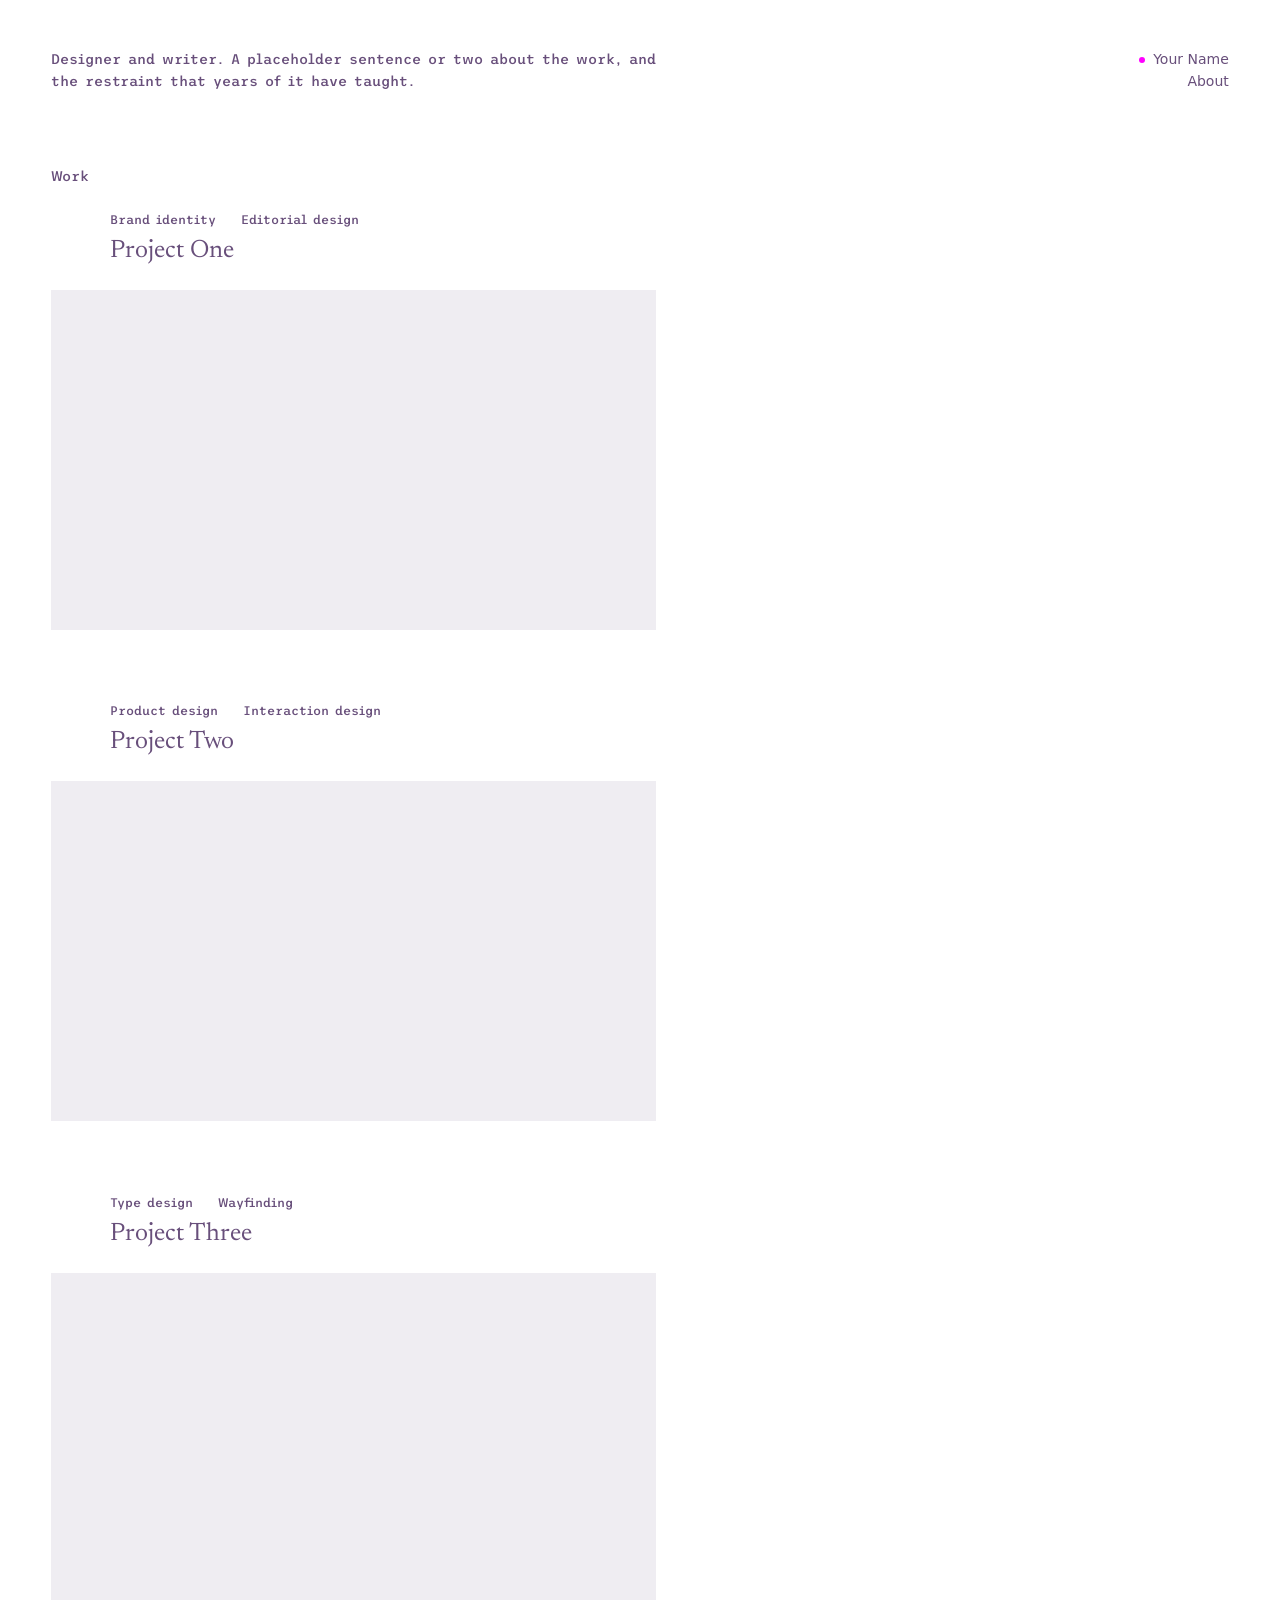
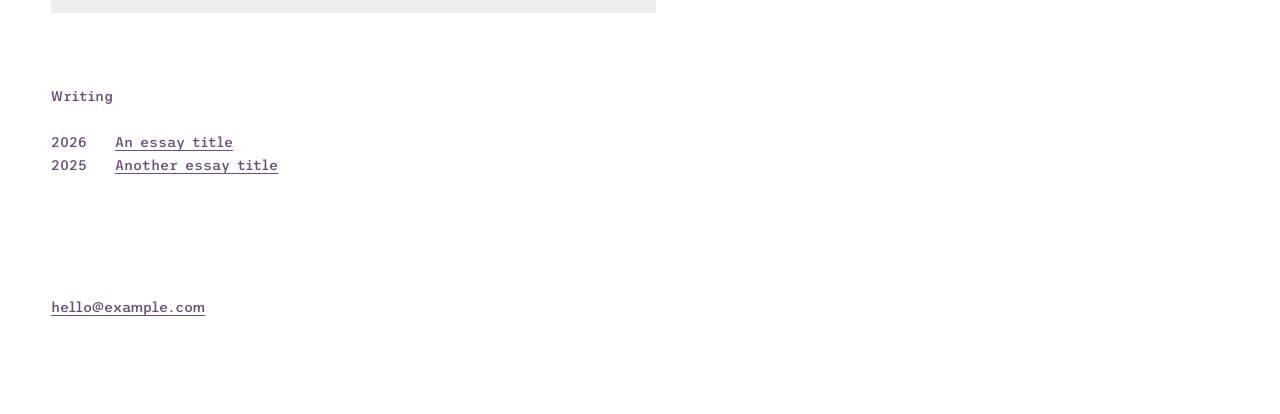
==== index.html @ 9cb16029 "Optically align card labels and titles to the indent js/optical.js measures where each [data-optical" ====
<!DOCTYPE html>
<html lang="en">
<head>
<meta charset="UTF-8">
<meta name="viewport" content="width=device-width, initial-scale=1.0">
<title>Saturn</title>
<link rel="preconnect" href="https://fonts.googleapis.com">
<link rel="preconnect" href="https://fonts.gstatic.com" crossorigin>
<link href="https://fonts.googleapis.com/css2?family=Newsreader:ital,opsz,wght@0,6..72,200..800;1,6..72,200..800&family=Trispace:wdth,wght@75..125,100..800&display=swap" rel="stylesheet">
<link rel="stylesheet" href="css/style.css">
<link rel="stylesheet" href="css/grid.css">
<script src="js/grid.js"></script>
<script src="js/optical.js" defer></script>
</head>
<body>
<div class="wrap">

  <nav class="site-nav">
    <ul>
      <li><a href="index.html" aria-current="page">Your Name</a></li>
      <li><a href="about.html">About</a></li>
    </ul>
  </nav>

  <main>
    <section class="intro">
      <p class="lead">Designer and writer. A placeholder sentence or two about the work, and the restraint that years of it have taught.</p>
    </section>

    <section class="section">
      <h2>Work</h2>
      <ul class="cards">
        <li class="card">
          <ul class="labels" data-optical>
            <li>Brand identity</li>
            <li>Editorial design</li>
          </ul>
          <h3 data-optical><a href="work/project-one.html">Project One</a></h3>
          <img src="images/placeholder.svg" alt="" width="1600" height="900">
        </li>
        <li class="card">
          <ul class="labels" data-optical>
            <li>Product design</li>
            <li>Interaction design</li>
          </ul>
          <h3 data-optical><a href="work/project-two.html">Project Two</a></h3>
          <img src="images/placeholder.svg" alt="" width="1600" height="900">
        </li>
        <li class="card">
          <ul class="labels" data-optical>
            <li>Type design</li>
            <li>Wayfinding</li>
          </ul>
          <h3 data-optical><a href="work/project-three.html">Project Three</a></h3>
          <img src="images/placeholder.svg" alt="" width="1600" height="900">
        </li>
      </ul>
    </section>

    <section class="section index">
      <h2>Writing</h2>
      <ul>
        <li><span class="year">2026</span><a href="#">An essay title</a></li>
        <li><span class="year">2025</span><a href="#">Another essay title</a></li>
      </ul>
    </section>
  </main>

  <footer class="site-footer">
    <a href="mailto:hello@example.com">hello@example.com</a>
  </footer>

</div>
</body>
</html>
---- css/style.css ----
/* ---------- Tokens ---------- */

:root {
  /* Blackish purple, tuned to sit just over the WCAG AAA threshold
     on white: #684f7b on #fff = 7.02:1 (AAA needs 7:1). */
  --ink: #684f7b;
  --paper: #ffffff;
  --flag: #ff00ff; /* magenta: marks the current page */

  --sans: "Trispace", ui-monospace, monospace;
  --serif: "Newsreader", Georgia, serif;
  /* The operating system's own UI face: San Francisco, Segoe UI, Roboto… */
  --system: system-ui, -apple-system, BlinkMacSystemFont, "Segoe UI", Roboto,
    "Helvetica Neue", Arial, sans-serif;

  /* 40% of a 14" MacBook Pro's default 1512px-wide viewport. */
  --measure: 605px;
  /* Left inset of the column; everything hangs from this edge. */
  --inset: clamp(16px, 4vw, 64px);
  /* Distance from the top of the window to the first line of text. */
  --top: calc(var(--step) * 2);

  --step: 1.5rem; /* base vertical rhythm: 24px */

  /* Type scale: Major Second (×1.125 per level), anchored at level 1 =
     14px, the paragraph size. There is no level 0: level 1 steps
     straight down to level -1. Every font size should come from here. */
  --level-1: 0.875rem;                        /* 14px     */
  --level-2: calc(var(--level-1) * 1.125);    /* 15.75px  */
  --level-3: calc(var(--level-2) * 1.125);    /* 17.72px  */
  --level-4: calc(var(--level-3) * 1.125);    /* 19.93px  */
  --level-5: calc(var(--level-4) * 1.125);    /* 22.43px  */
  --level-6: calc(var(--level-5) * 1.125);    /* 25.23px  */
  --level-7: calc(var(--level-6) * 1.125);    /* 28.39px  */
  --level-8: calc(var(--level-7) * 1.125);    /* 31.93px  */
  --level-9: calc(var(--level-8) * 1.125);    /* 35.93px  */
  --level-10: calc(var(--level-9) * 1.125);   /* 40.42px  */
  --level--1: calc(var(--level-1) / 1.125);   /* 12.44px  */
  --level--2: calc(var(--level--1) / 1.125);  /* 11.06px  */
  --level--3: calc(var(--level--2) / 1.125);  /* 9.83px   */
}

/* ---------- Base ---------- */

*,
*::before,
*::after {
  box-sizing: border-box;
}

html {
  font-size: 100%; /* browser default, 16px, so 1rem = 16px */
  -webkit-text-size-adjust: 100%;
}

body {
  margin: 0;
  background: var(--paper);
  color: var(--ink);
  font-family: var(--sans);
  font-size: var(--level-1);
  font-weight: 475;
  line-height: 1.6;
  text-align: left;
  -webkit-font-smoothing: antialiased;
}

/* Paragraphs: first-line indent, no gap between them. */
p {
  margin: 0;
  text-indent: 2em;
}

h1,
h2,
h3 {
  margin: 0;
  font-size: inherit;
  font-weight: inherit;
}

a {
  color: inherit;
  text-decoration-line: underline;
  text-decoration-thickness: 1px;
  text-underline-offset: 0.2em;
}

/* Hover: a right-facing arrow fades in after the link. It's an
   inline-block so the underline doesn't run beneath it, and it's
   always there (just invisible) so nothing shifts when it appears.
   It's drawn from the system font: Trispace's own arrow is so small
   it reads as a hyphen at this size. */
a::after {
  content: "→";
  display: inline-block;
  font-family: var(--system);
  margin-left: 0.5em;
  opacity: 0;
  transition: opacity 0.2s ease;
}

a:hover::after,
a:focus-visible::after {
  opacity: 1;
}

ul,
ol {
  margin: 0;
  padding: 0;
  list-style: none;
}

img {
  display: block;
  max-width: 100%;
  height: auto;
}

/* Optical alignment: js/optical.js measures how much empty space the
   first letter has before its ink and stores it in --optical; this pulls
   the element left by that amount so the ink itself sits on the edge. */
[data-optical] {
  margin-left: calc(var(--optical, 0px) * -1);
}

/* ---------- Layout ---------- */

/* The column: hard left, generous empty space to the right. */
.wrap {
  max-width: calc(var(--measure) + var(--inset));
  padding: var(--top) 0 calc(var(--step) * 4) var(--inset);
}

/* Images may break out of the column to the right. */
.breakout {
  width: calc(100vw - var(--inset) * 2);
  max-width: 1200px;
}

.section {
  margin-top: calc(var(--step) * 3);
}

.section > h2 {
  margin-bottom: var(--step);
}

/* ---------- Site nav ---------- */

/*
  Pinned to the right edge; it never scrolls. Its first line shares a
  baseline with the first line of text in the column.

  How the baselines line up: both the nav and the lead paragraph trim
  their first line down to the top of the capital letters (text-box),
  so each one's baseline sits exactly one cap-height below its top.
  The two fonts have different cap heights, so the nav starts lower by
  the difference: Trispace's cap height is 0.7em, the system font's is 1cap.
*/
.site-nav {
  position: fixed;
  top: calc(var(--top) + 0.7em - 1cap);
  right: var(--inset);
  font-family: var(--system);
  text-align: right;
  text-box: trim-start cap alphabetic;
}

.site-nav a {
  position: relative;
  text-decoration: none;
}

/* In the nav the hover arrow hangs out into the right margin, so the
   link text itself stays flush right. */
.site-nav a::after {
  position: absolute;
  left: 100%;
}

/* The current page doesn't get a hover arrow; it has the flag. */
.site-nav a[aria-current="page"]::after {
  content: none;
}

/* The flag: a small magenta dot hanging to the left of the current page,
   so the link text itself stays aligned with the others. */
.site-nav a[aria-current="page"]::before {
  content: "";
  display: inline-block;
  width: 6px;
  height: 6px;
  margin-left: -14px;
  margin-right: 8px;
  border-radius: 50%;
  background: var(--flag);
  vertical-align: middle;
}

/* ---------- Home ---------- */

/* The opening paragraph is the one exception to the indent rule. Its
   first line is trimmed to cap height so it can share a baseline with
   the nav (see .site-nav). */
.lead {
  text-indent: 0;
  text-box: trim-start cap alphabetic;
}

.index li {
  display: flex;
  gap: 2em;
}

.index .year {
  flex: 0 0 4ch;
}

/* ---------- Work cards ---------- */

.cards > li + li {
  margin-top: calc(var(--step) * 3);
}

/* The whole card is one link: the title's link is stretched over the
   card, so the labels and image are clickable too. On hover the card
   drifts 3px to the right, slowly. */
.card {
  --indent: 60px;
  position: relative;
  transition: transform 0.8s ease;
  /* Hand the card to the GPU as its own layer, so a move this small
     glides at sub-pixel steps instead of snapping 1px at a time. */
  will-change: transform;
  backface-visibility: hidden;
}

.card:hover,
.card:focus-within {
  transform: translateX(3px);
}

@media (prefers-reduced-motion: reduce) {
  .card {
    transition: none;
  }
}

.labels {
  display: flex;
  flex-wrap: wrap;
  gap: 0 2em;
  margin-bottom: 6px;
  padding-left: var(--indent);
  font-size: var(--level--1);
}

.card h3 {
  margin-bottom: var(--step);
  padding-left: var(--indent);
  font-family: var(--serif);
  font-size: var(--level-6);
  font-weight: 400;
  line-height: 1.15;
}

.card h3 a {
  text-decoration: none;
}

.card h3 a::before {
  content: "";
  position: absolute;
  inset: 0;
}

/* No hover arrow on card titles; the card's drift is the hover cue. */
.card h3 a::after {
  content: none;
}

.card img {
  width: 100%;
  aspect-ratio: 16 / 9;
  object-fit: cover;
}

/* ---------- Footer ---------- */

.site-footer {
  margin-top: calc(var(--step) * 5);
}
---- css/grid.css ----
/*
  Measurement grid: a development aid, not part of the design.

  Press G to show or hide it (the choice is remembered in this browser).
  Faint line every 6px, stronger line every 30px, measured from the
  top-center of the page: horizontal lines count down from the very top,
  vertical lines count out left and right from the center.

  It's a pseudo-element laid over the page with pointer-events off, so
  it takes no space, moves nothing, and can't be clicked.
  To remove it entirely, delete this file, js/grid.js, and their two
  lines in the <head> of each page.
*/

html.show-grid {
  position: relative;
}

html.show-grid::after {
  content: "";
  position: absolute;
  top: 0;
  left: 0;
  right: 0;
  height: max(100%, 100vh); /* the whole page, even if it's shorter than the window */
  z-index: 9999;
  pointer-events: none;

  --minor: rgba(0, 150, 255, 0.12);
  --major: rgba(0, 150, 255, 0.45);

  background-image:
    /* every 30px */
    linear-gradient(to right, var(--major) 1px, transparent 1px),
    linear-gradient(to bottom, var(--major) 1px, transparent 1px),
    /* every 6px */
    linear-gradient(to right, var(--minor) 1px, transparent 1px),
    linear-gradient(to bottom, var(--minor) 1px, transparent 1px);
  background-size:
    30px 30px,
    30px 30px,
    6px 6px,
    6px 6px;
  /* x: put a line exactly on the center (50% of the width, corrected
     by half a tile, since % positions a tile by its own midpoint).
     y: start at the top edge. */
  background-position:
    calc(50% + 15px) 0,
    calc(50% + 15px) 0,
    calc(50% + 3px) 0,
    calc(50% + 3px) 0;
}
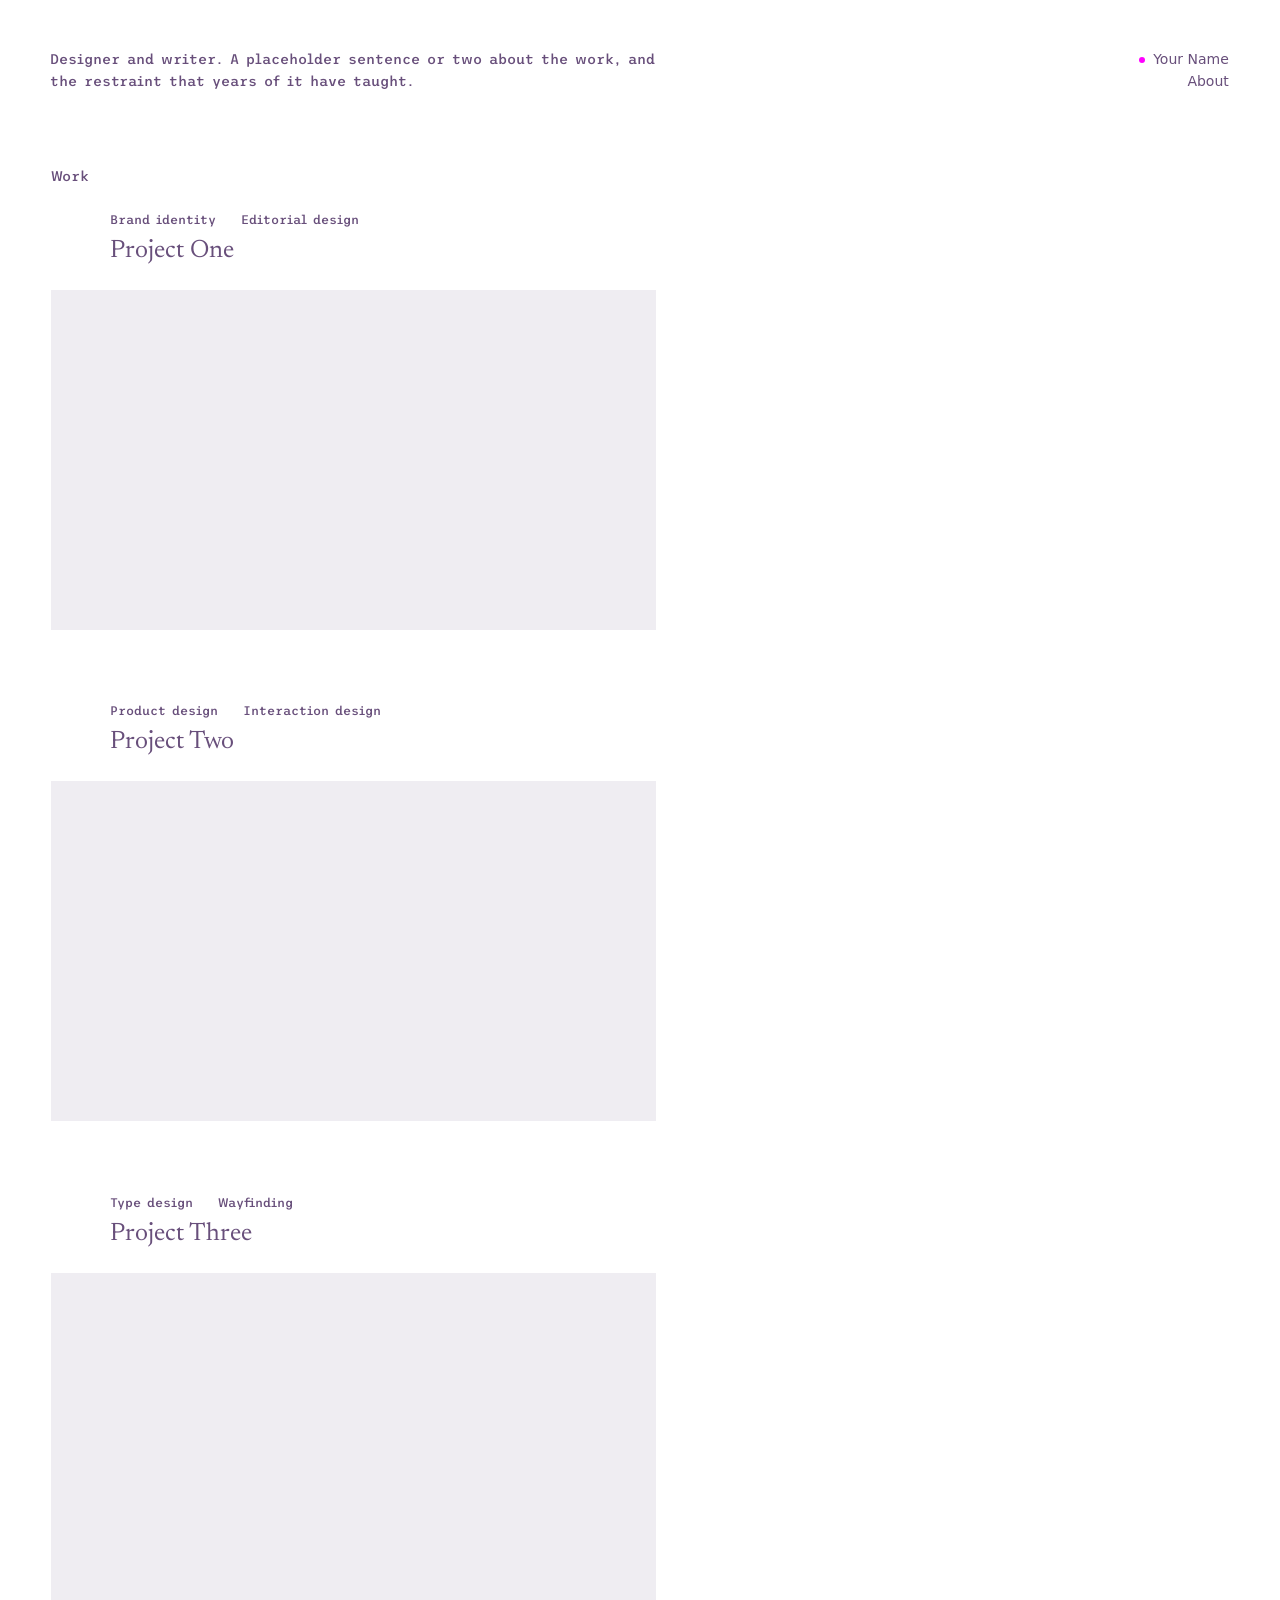
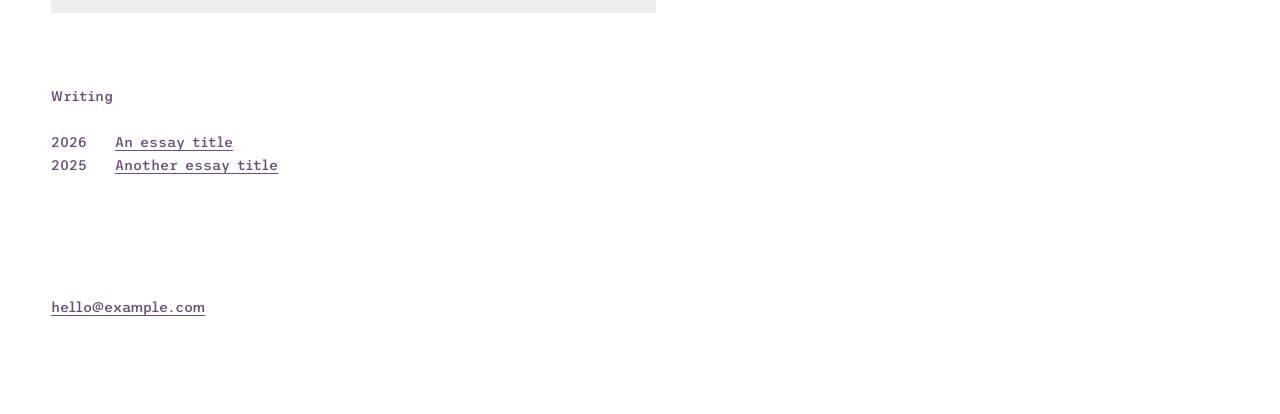
==== commit ef5099b7: "Optically align the lead paragraph and section headings Co-Authored-By: Claude Opus 5.5 <noreply@ant" ====
--- a/index.html
+++ b/index.html
@@ -24,11 +24,11 @@
 
   <main>
     <section class="intro">
-      <p class="lead">Designer and writer. A placeholder sentence or two about the work, and the restraint that years of it have taught.</p>
+      <p class="lead" data-optical>Designer and writer. A placeholder sentence or two about the work, and the restraint that years of it have taught.</p>
     </section>
 
     <section class="section">
-      <h2>Work</h2>
+      <h2 data-optical>Work</h2>
       <ul class="cards">
         <li class="card">
           <ul class="labels" data-optical>
@@ -58,7 +58,7 @@
     </section>
 
     <section class="section index">
-      <h2>Writing</h2>
+      <h2 data-optical>Writing</h2>
       <ul>
         <li><span class="year">2026</span><a href="#">An essay title</a></li>
         <li><span class="year">2025</span><a href="#">Another essay title</a></li>
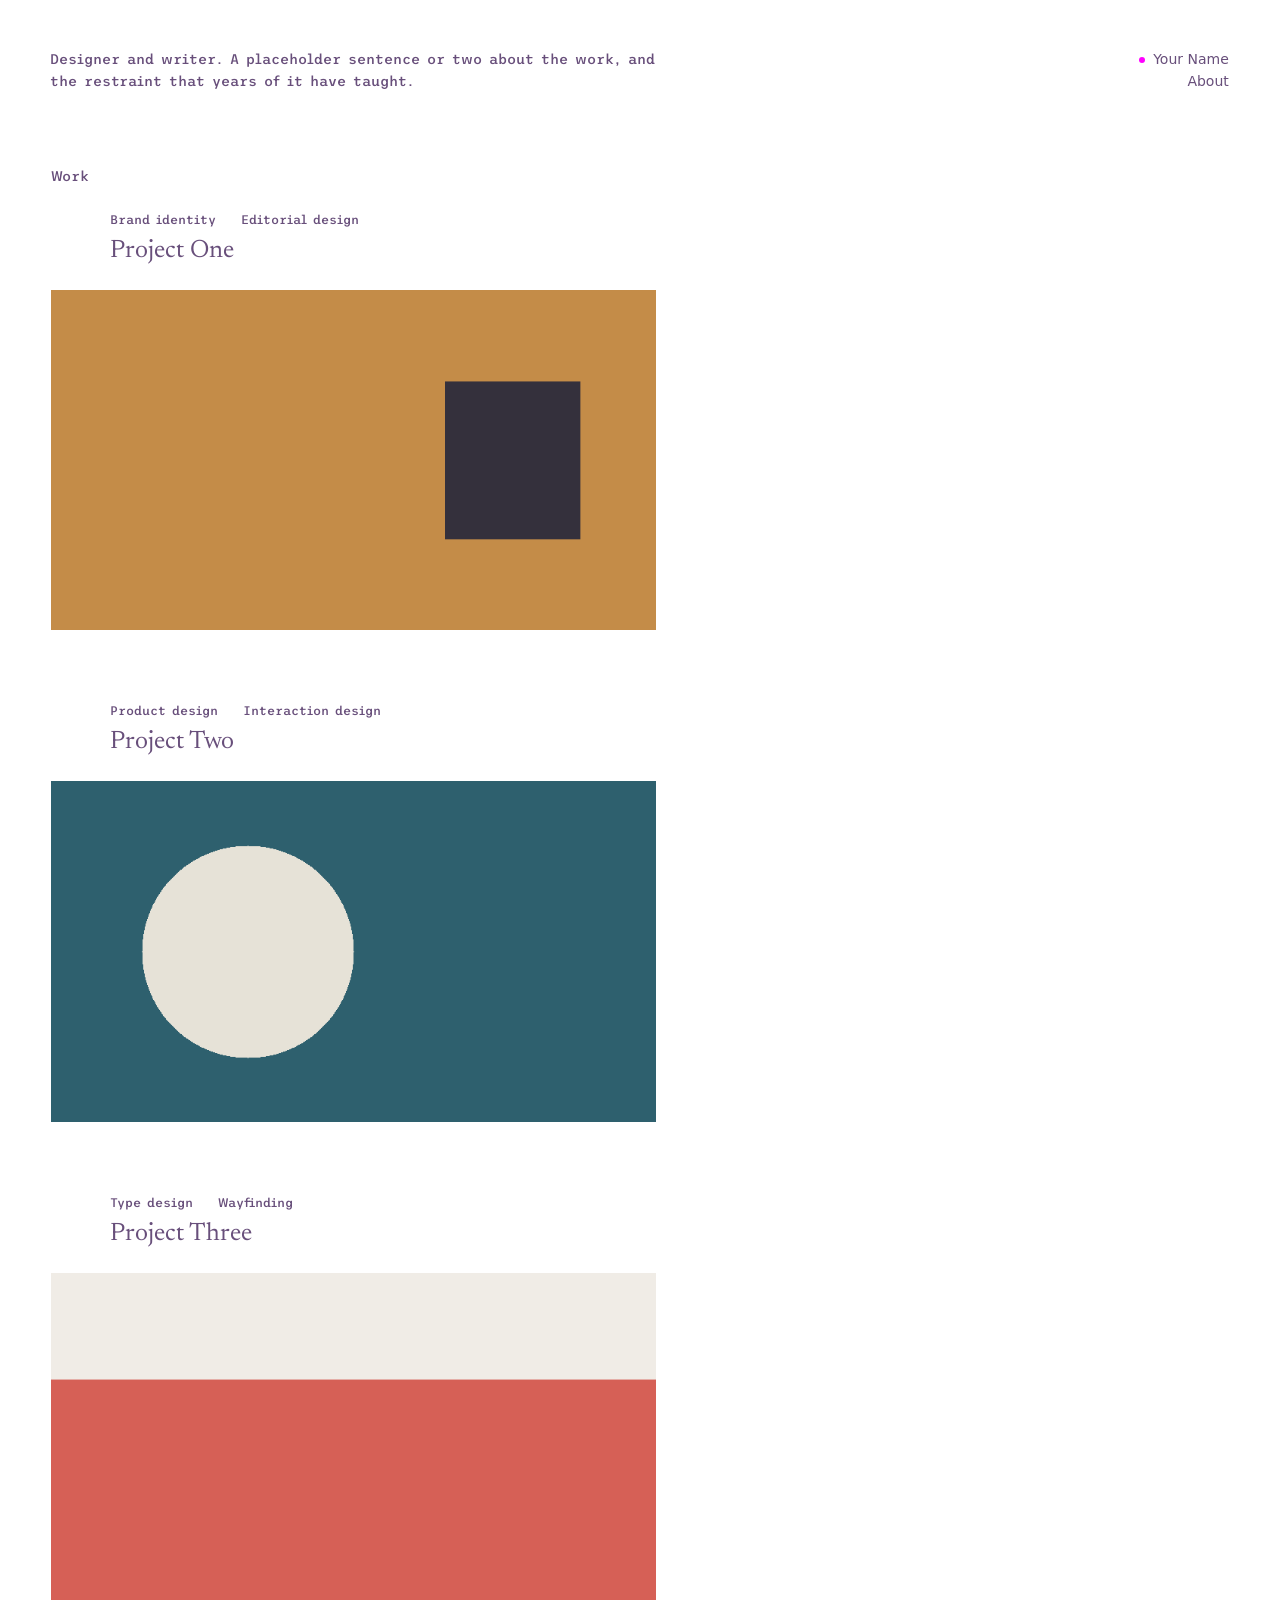
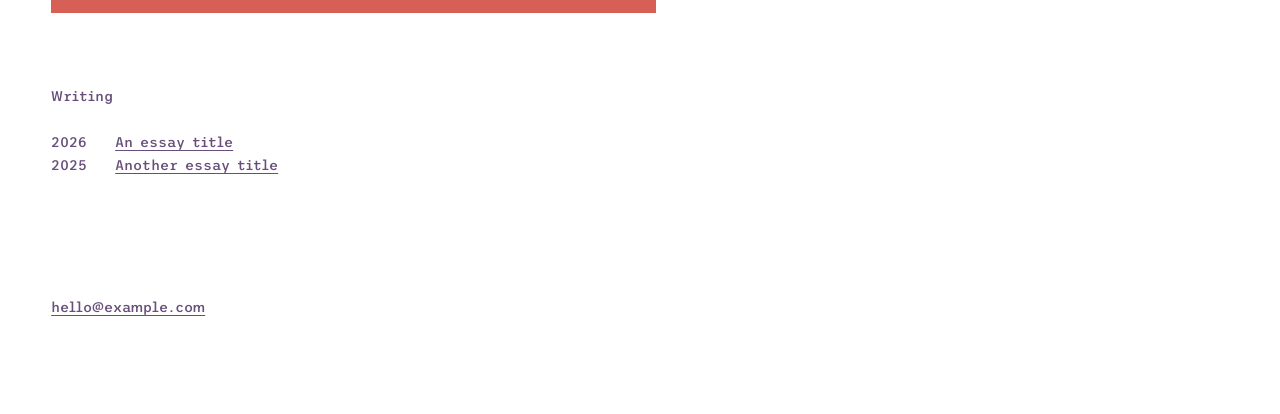
==== commit 54d7d129: "Card hover: a wild-card dot in the thumbnail's dominant colour Replaces the 3px drift. On hover a 6p" ====
--- a/index.html
+++ b/index.html
@@ -11,6 +11,7 @@
 <link rel="stylesheet" href="css/grid.css">
 <script src="js/grid.js"></script>
 <script src="js/optical.js" defer></script>
+<script src="js/wildcard.js" defer></script>
 </head>
 <body>
 <div class="wrap">
@@ -36,7 +37,7 @@
             <li>Editorial design</li>
           </ul>
           <h3 data-optical><a href="work/project-one.html">Project One</a></h3>
-          <img src="images/placeholder.svg" alt="" width="1600" height="900">
+          <img src="images/placeholder-1.png" alt="" width="1600" height="900">
         </li>
         <li class="card">
           <ul class="labels" data-optical>
@@ -44,7 +45,7 @@
             <li>Interaction design</li>
           </ul>
           <h3 data-optical><a href="work/project-two.html">Project Two</a></h3>
-          <img src="images/placeholder.svg" alt="" width="1600" height="900">
+          <img src="images/placeholder-2.png" alt="" width="1600" height="900">
         </li>
         <li class="card">
           <ul class="labels" data-optical>
@@ -52,7 +53,7 @@
             <li>Wayfinding</li>
           </ul>
           <h3 data-optical><a href="work/project-three.html">Project Three</a></h3>
-          <img src="images/placeholder.svg" alt="" width="1600" height="900">
+          <img src="images/placeholder-3.png" alt="" width="1600" height="900">
         </li>
       </ul>
     </section>
--- a/css/style.css
+++ b/css/style.css
@@ -225,27 +225,10 @@
 }
 
 /* The whole card is one link: the title's link is stretched over the
-   card, so the labels and image are clickable too. On hover the card
-   drifts 3px to the right, slowly. */
+   card, so the labels and image are clickable too. */
 .card {
   --indent: 60px;
   position: relative;
-  transition: transform 0.8s ease;
-  /* Hand the card to the GPU as its own layer, so a move this small
-     glides at sub-pixel steps instead of snapping 1px at a time. */
-  will-change: transform;
-  backface-visibility: hidden;
-}
-
-.card:hover,
-.card:focus-within {
-  transform: translateX(3px);
-}
-
-@media (prefers-reduced-motion: reduce) {
-  .card {
-    transition: none;
-  }
 }
 
 .labels {
@@ -266,6 +249,32 @@
   line-height: 1.15;
 }
 
+/* The wild card: on hover, a small dot fades in at the column's left
+   edge, in the indent beside the title. Its colour is the thumbnail's
+   dominant colour (set by js/wildcard.js), magenta until then.
+   It's on the title's line (an inline-block pulled back into the indent
+   with net zero width) and vertically centred on its lowercase letters,
+   like the nav flag. The + var(--optical) undoes the title's optical
+   nudge so the dot sits exactly on the column edge. */
+.card h3::before {
+  content: "";
+  display: inline-block;
+  width: 6px;
+  height: 6px;
+  margin-left: calc(var(--indent) * -1 + var(--optical, 0px));
+  margin-right: calc(var(--indent) - 6px - var(--optical, 0px));
+  border-radius: 50%;
+  background: var(--wildcard, var(--flag));
+  vertical-align: middle;
+  opacity: 0;
+  transition: opacity 0.2s ease;
+}
+
+.card:hover h3::before,
+.card:focus-within h3::before {
+  opacity: 1;
+}
+
 .card h3 a {
   text-decoration: none;
 }
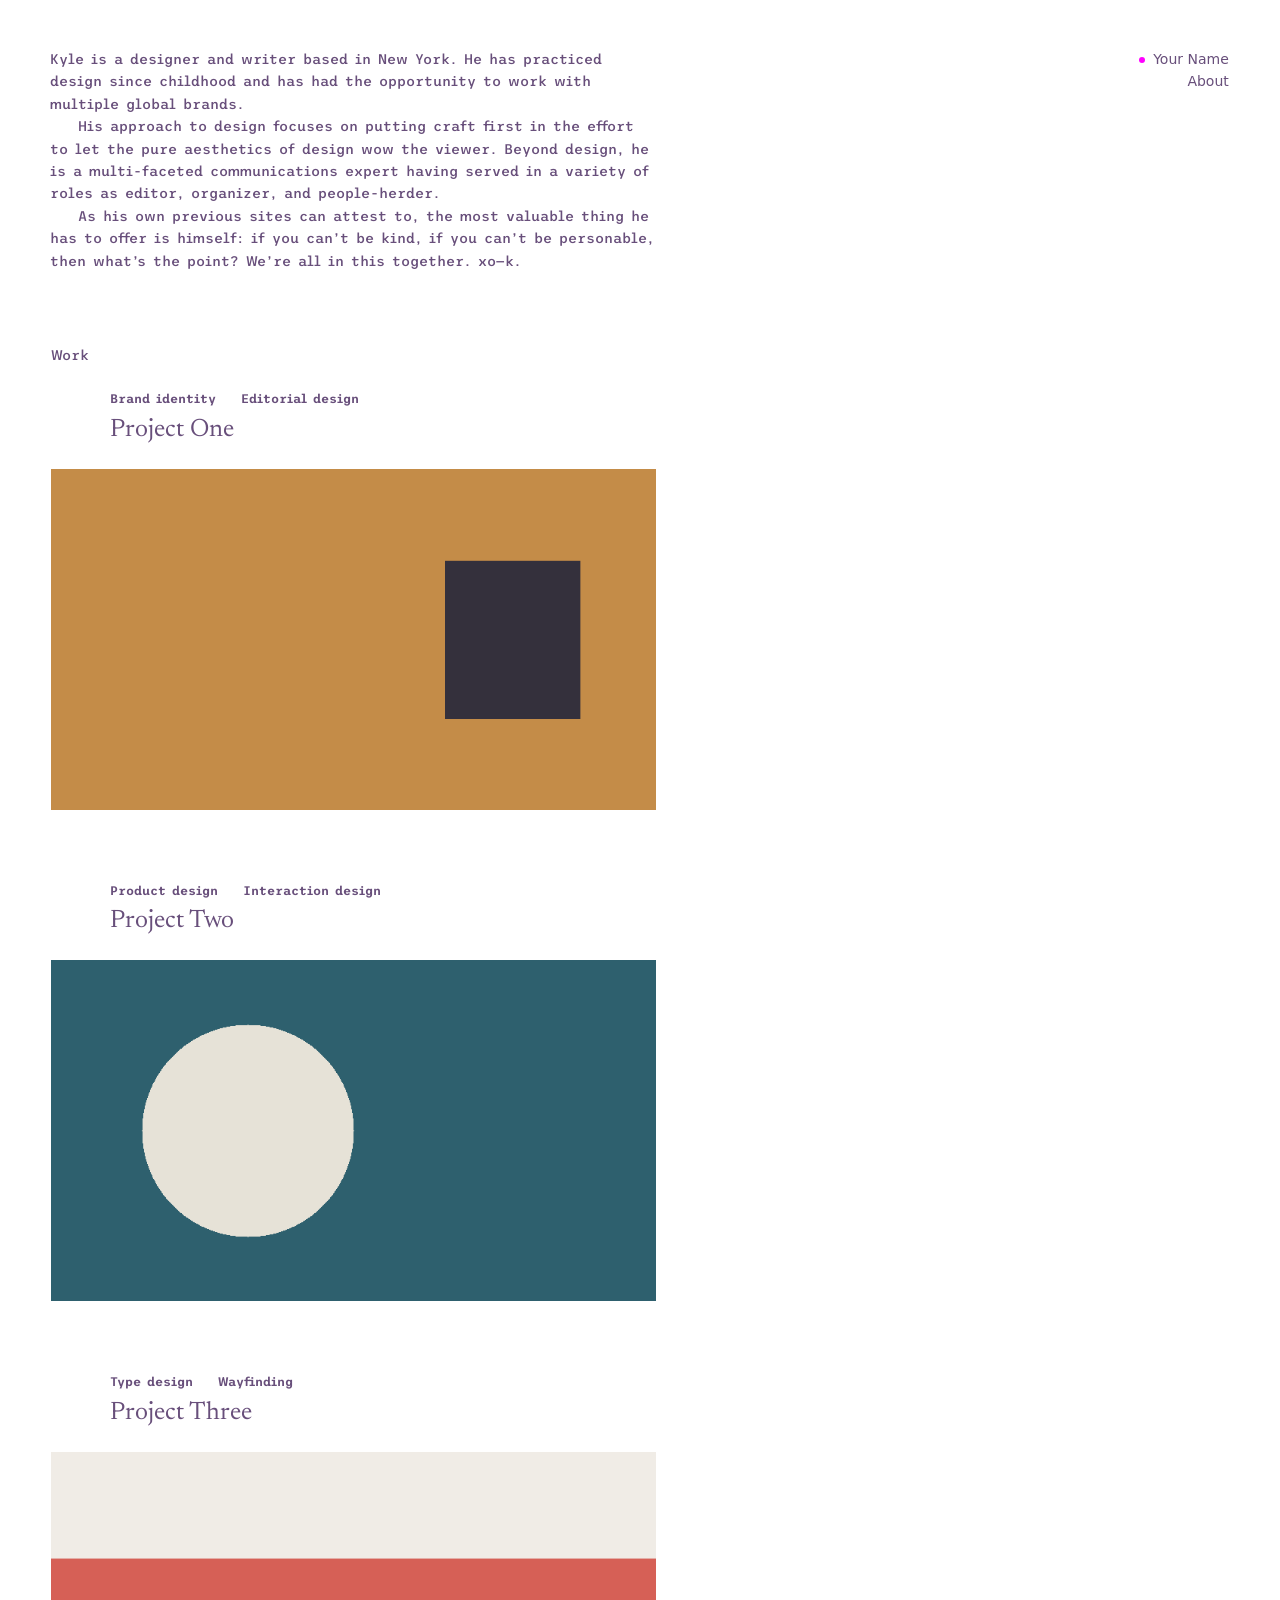
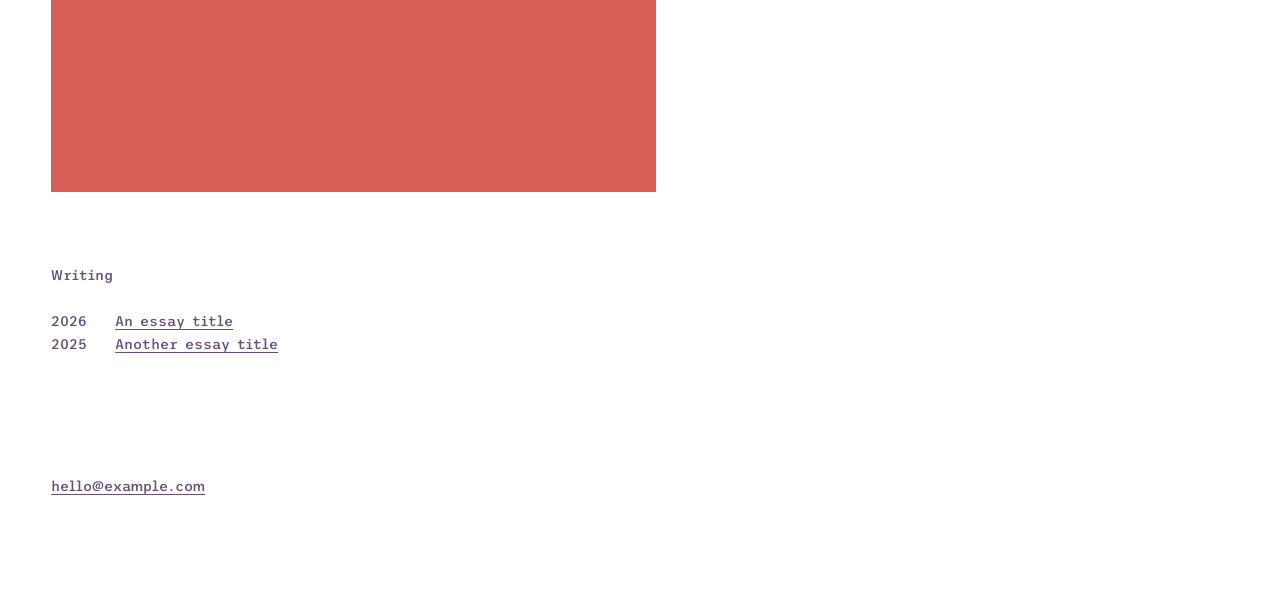
==== commit 832a3c2e: "New intro text: three paragraphs, lead unindented Optical alignment moves from the lead paragraph to" ====
--- a/index.html
+++ b/index.html
@@ -24,8 +24,10 @@
   </nav>
 
   <main>
-    <section class="intro">
-      <p class="lead" data-optical>Designer and writer. A placeholder sentence or two about the work, and the restraint that years of it have taught.</p>
+    <section class="intro" data-optical>
+      <p class="lead">Kyle is a designer and writer based in New York. He has practiced design since childhood and has had the opportunity to work with multiple global brands.</p>
+      <p>His approach to design focuses on putting craft first in the effort to let the pure aesthetics of design wow the viewer. Beyond design, he is a multi-faceted communications expert having served in a variety of roles as editor, organizer, and people-herder.</p>
+      <p>As his own previous sites can attest to, the most valuable thing he has to offer is himself: if you can’t be kind, if you can’t be personable, then what’s the point? We’re all in this together. xo—k.</p>
     </section>
 
     <section class="section">
--- a/css/style.css
+++ b/css/style.css
@@ -238,6 +238,7 @@
   margin-bottom: 6px;
   padding-left: var(--indent);
   font-size: var(--level--1);
+  font-weight: 590;
 }
 
 .card h3 {
@@ -266,6 +267,8 @@
   border-radius: 50%;
   background: var(--wildcard, var(--flag));
   vertical-align: middle;
+  position: relative;
+  top: -1px; /* optical nudge up from the lowercase centre line */
   opacity: 0;
   transition: opacity 0.2s ease;
 }
@@ -273,6 +276,20 @@
 .card:hover h3::before,
 .card:focus-within h3::before {
   opacity: 1;
+}
+
+/* Meanwhile everything else on the card eases back to 92% opacity.
+   The title's link is dimmed rather than the heading itself, so the
+   wild card (which belongs to the heading) stays at full strength. */
+.labels,
+.card h3 a,
+.card img {
+  transition: opacity 0.2s ease;
+}
+
+.card:hover :is(.labels, h3 a, img),
+.card:focus-within :is(.labels, h3 a, img) {
+  opacity: 0.92;
 }
 
 .card h3 a {
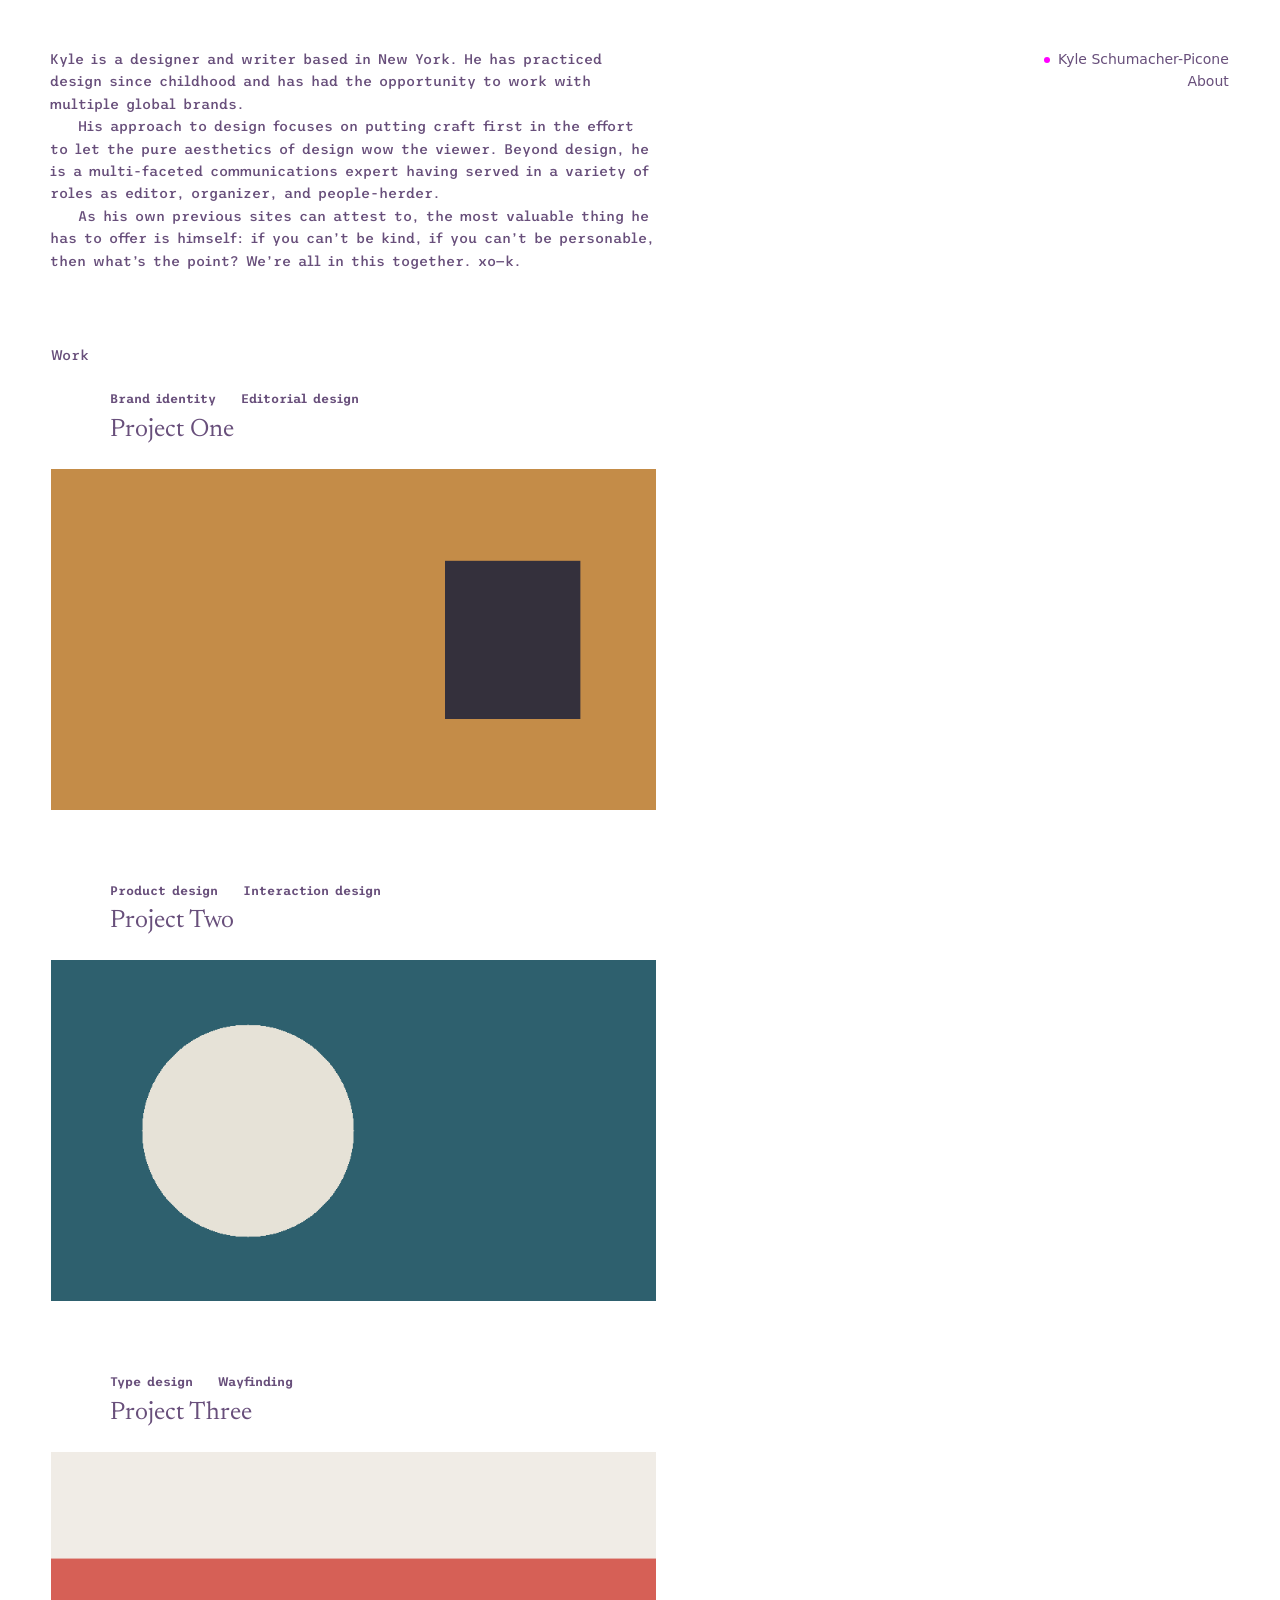
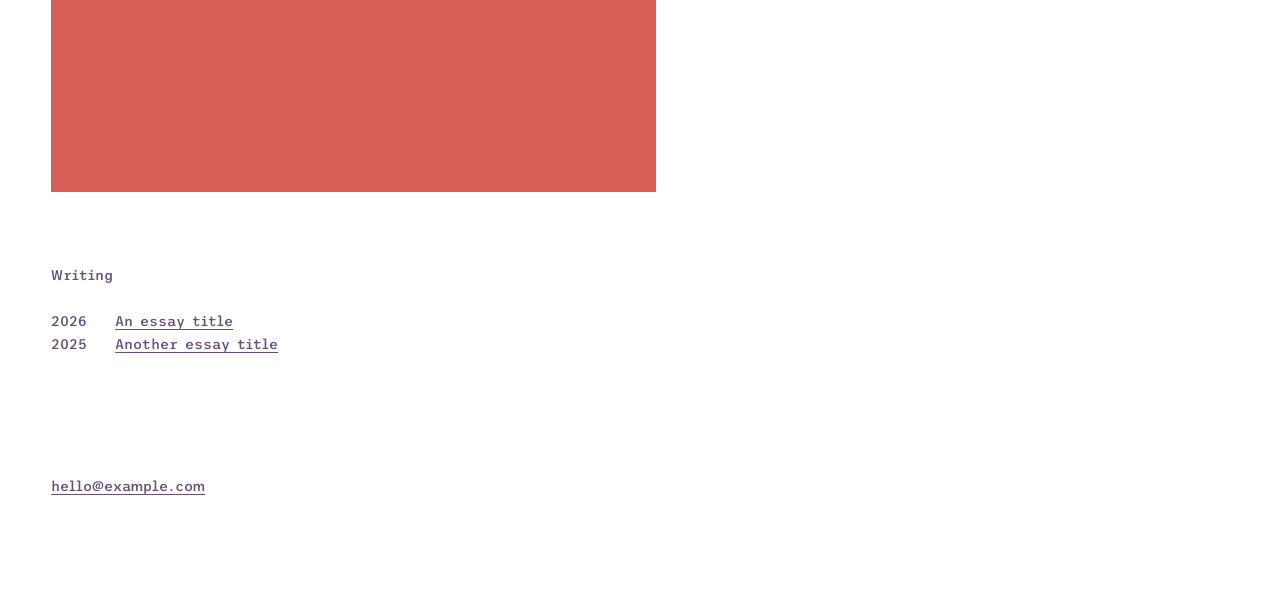
==== commit f27ba132: "Nav: full name Co-Authored-By: Claude Opus 5.5 <noreply@anthropic.com> Claude-Session: https://claud" ====
--- a/index.html
+++ b/index.html
@@ -18,7 +18,7 @@
 
   <nav class="site-nav">
     <ul>
-      <li><a href="index.html" aria-current="page">Your Name</a></li>
+      <li><a href="index.html" aria-current="page">Kyle Schumacher-Picone</a></li>
       <li><a href="about.html">About</a></li>
     </ul>
   </nav>
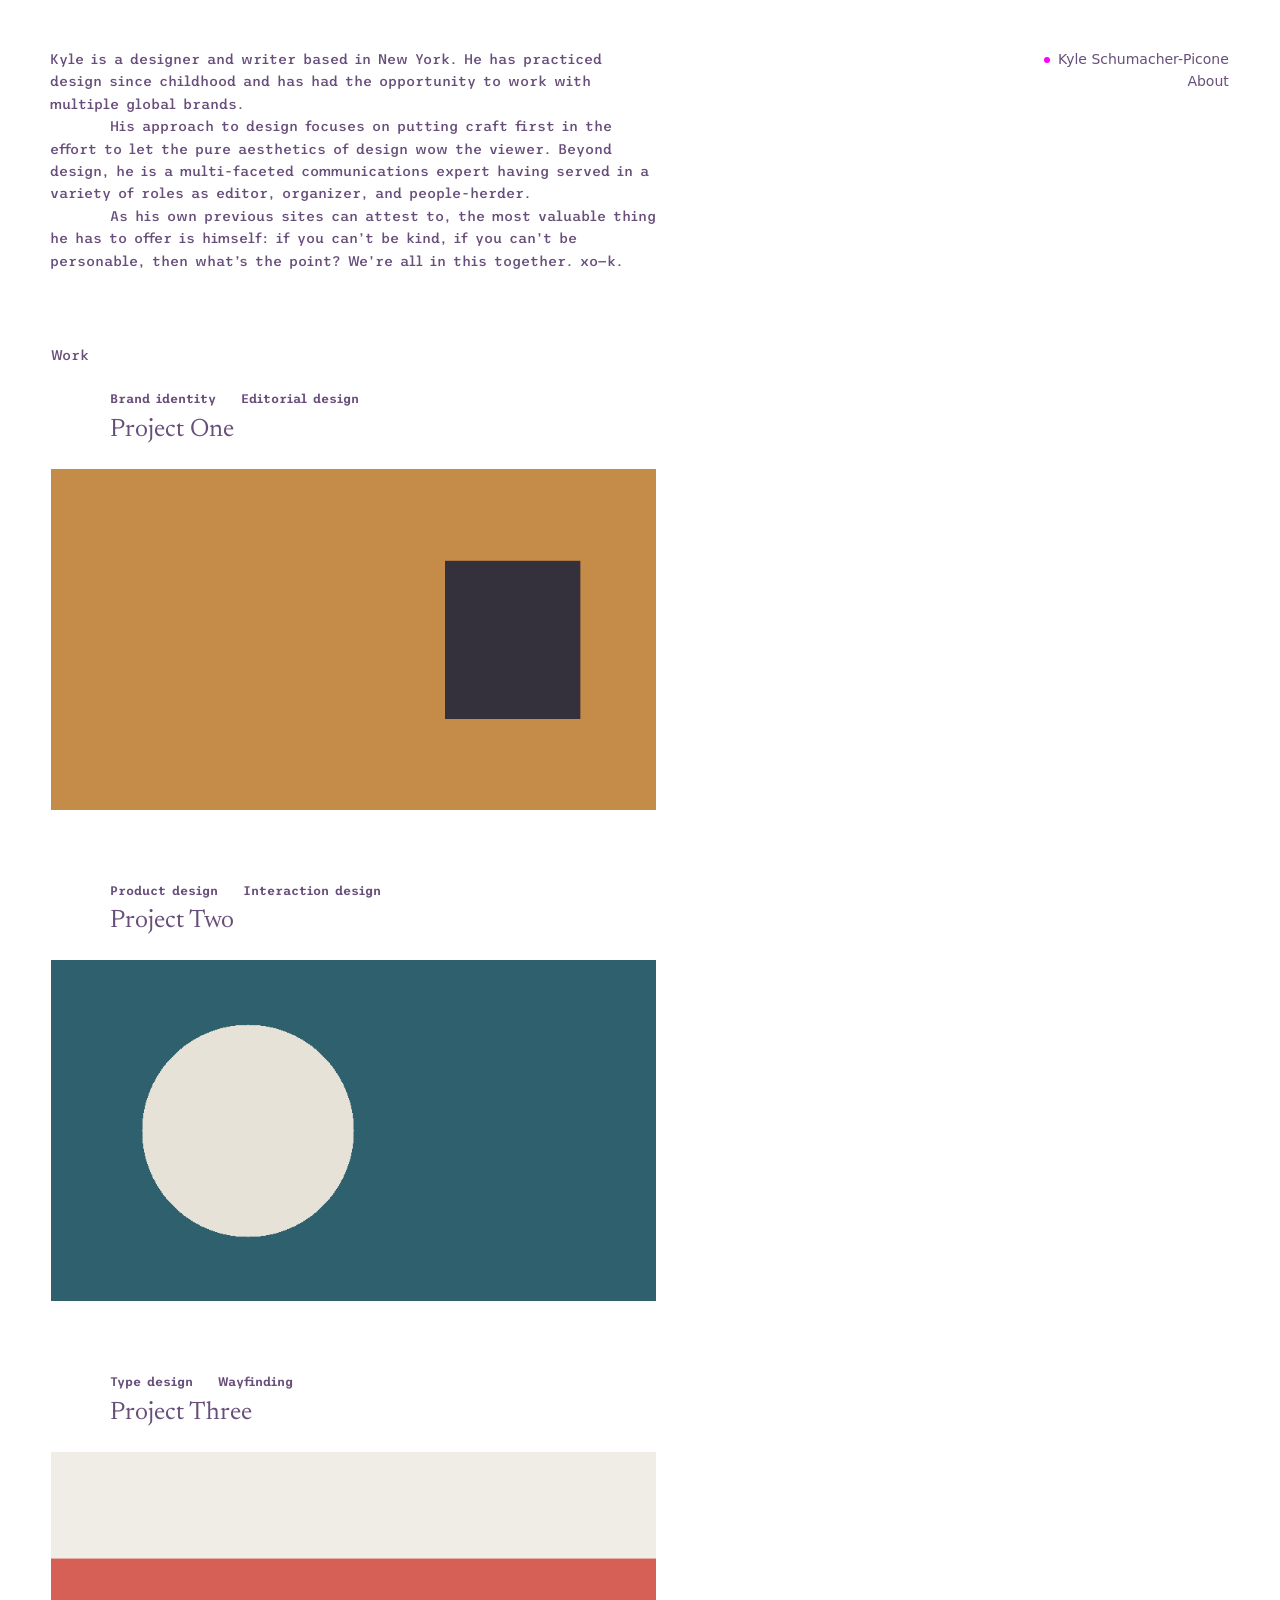
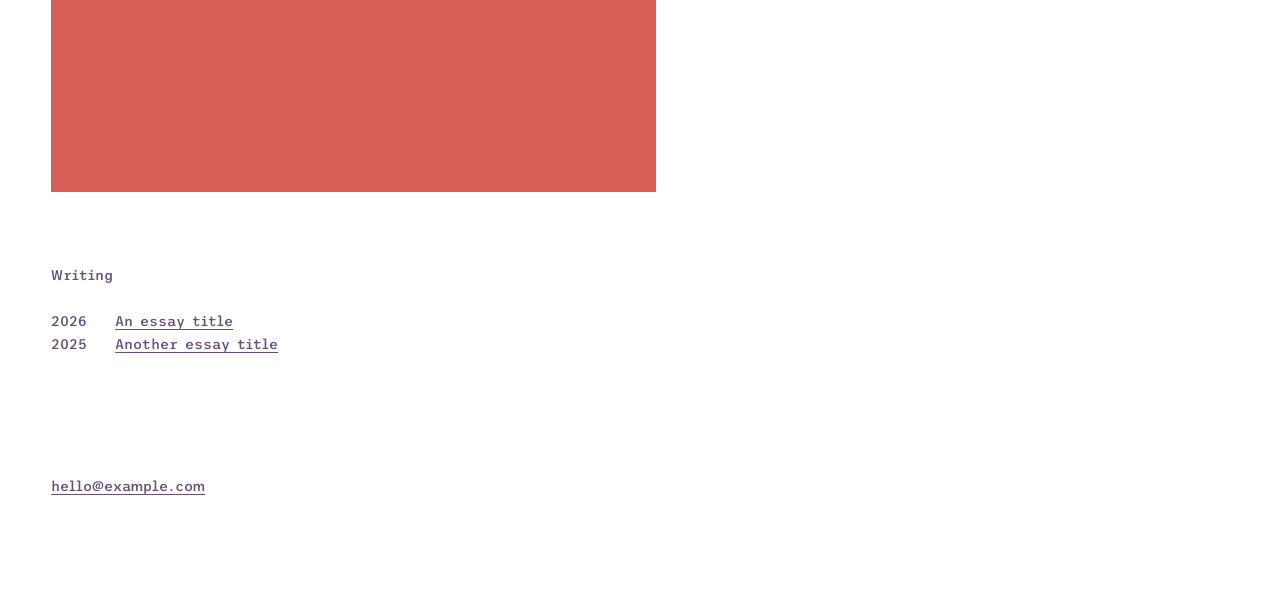
==== commit 53348314: "Add a first project page (work/project-one.html) Breadcrumb line baseline-aligned with the nav; labe" ====
--- a/index.html
+++ b/index.html
@@ -33,28 +33,28 @@
     <section class="section">
       <h2 data-optical>Work</h2>
       <ul class="cards">
-        <li class="card">
+        <li class="card" data-wildcard>
           <ul class="labels" data-optical>
             <li>Brand identity</li>
             <li>Editorial design</li>
           </ul>
-          <h3 data-optical><a href="work/project-one.html">Project One</a></h3>
+          <h3 class="wildcard" data-optical><a href="work/project-one.html">Project One</a></h3>
           <img src="images/placeholder-1.png" alt="" width="1600" height="900">
         </li>
-        <li class="card">
+        <li class="card" data-wildcard>
           <ul class="labels" data-optical>
             <li>Product design</li>
             <li>Interaction design</li>
           </ul>
-          <h3 data-optical><a href="work/project-two.html">Project Two</a></h3>
+          <h3 class="wildcard" data-optical><a href="work/project-two.html">Project Two</a></h3>
           <img src="images/placeholder-2.png" alt="" width="1600" height="900">
         </li>
-        <li class="card">
+        <li class="card" data-wildcard>
           <ul class="labels" data-optical>
             <li>Type design</li>
             <li>Wayfinding</li>
           </ul>
-          <h3 data-optical><a href="work/project-three.html">Project Three</a></h3>
+          <h3 class="wildcard" data-optical><a href="work/project-three.html">Project Three</a></h3>
           <img src="images/placeholder-3.png" alt="" width="1600" height="900">
         </li>
       </ul>
--- a/css/style.css
+++ b/css/style.css
@@ -17,6 +17,9 @@
   --measure: 605px;
   /* Left inset of the column; everything hangs from this edge. */
   --inset: clamp(16px, 4vw, 64px);
+  /* The site's one indent: paragraph first lines, card labels and
+     project titles all start this far in from the column edge. */
+  --indent: 60px;
   /* Distance from the top of the window to the first line of text. */
   --top: calc(var(--step) * 2);
 
@@ -68,7 +71,7 @@
 /* Paragraphs: first-line indent, no gap between them. */
 p {
   margin: 0;
-  text-indent: 2em;
+  text-indent: var(--indent);
 }
 
 h1,
@@ -133,10 +136,11 @@
   padding: var(--top) 0 calc(var(--step) * 4) var(--inset);
 }
 
-/* Images may break out of the column to the right. */
+/* Images may break out of the column to the right, stopping short of
+   the pinned nav (roughly 240px is kept clear for it). */
 .breakout {
-  width: calc(100vw - var(--inset) * 2);
-  max-width: 1200px;
+  width: min(1200px, 100vw - var(--inset) * 2 - 240px);
+  max-width: none;
 }
 
 .section {
@@ -201,9 +205,9 @@
 
 /* ---------- Home ---------- */
 
-/* The opening paragraph is the one exception to the indent rule. Its
-   first line is trimmed to cap height so it can share a baseline with
-   the nav (see .site-nav). */
+/* The opening line of every page is the one exception to the indent
+   rule. Its first line is trimmed to cap height so it can share a
+   baseline with the nav (see .site-nav). It must be level 1 Trispace. */
 .lead {
   text-indent: 0;
   text-box: trim-start cap alphabetic;
@@ -227,7 +231,6 @@
 /* The whole card is one link: the title's link is stretched over the
    card, so the labels and image are clickable too. */
 .card {
-  --indent: 60px;
   position: relative;
 }
 
@@ -250,14 +253,16 @@
   line-height: 1.15;
 }
 
-/* The wild card: on hover, a small dot fades in at the column's left
-   edge, in the indent beside the title. Its colour is the thumbnail's
-   dominant colour (set by js/wildcard.js), magenta until then.
+/* The wild card: a small dot at the column's left edge, in the indent
+   beside a title. Its colour is the dominant colour of the nearest
+   [data-wildcard] element's first image (set by js/wildcard.js),
+   magenta until then. On cards it fades in on hover; on a project page
+   it's always shown.
    It's on the title's line (an inline-block pulled back into the indent
    with net zero width) and vertically centred on its lowercase letters,
    like the nav flag. The + var(--optical) undoes the title's optical
    nudge so the dot sits exactly on the column edge. */
-.card h3::before {
+.wildcard::before {
   content: "";
   display: inline-block;
   width: 6px;
@@ -269,12 +274,15 @@
   vertical-align: middle;
   position: relative;
   top: -1px; /* optical nudge up from the lowercase centre line */
+  transition: opacity 0.2s ease;
+}
+
+.card .wildcard::before {
   opacity: 0;
-  transition: opacity 0.2s ease;
-}
-
-.card:hover h3::before,
-.card:focus-within h3::before {
+}
+
+.card:hover .wildcard::before,
+.card:focus-within .wildcard::before {
   opacity: 1;
 }
 
@@ -302,7 +310,7 @@
   inset: 0;
 }
 
-/* No hover arrow on card titles; the card's drift is the hover cue. */
+/* No hover arrow on card titles; the wild card is the hover cue. */
 .card h3 a::after {
   content: none;
 }
@@ -313,6 +321,96 @@
   object-fit: cover;
 }
 
+/* ---------- Project page ---------- */
+
+/* The breadcrumb's link skips the hover arrow: its reserved space would
+   open a gap before the slash. */
+.crumb a::after {
+  content: none;
+}
+
+.project-head {
+  margin-top: calc(var(--step) * 3);
+}
+
+.project-title {
+  padding-left: var(--indent);
+  font-family: var(--serif);
+  font-size: var(--level-10);
+  font-weight: 400;
+  line-height: 1.15;
+}
+
+/* Year, client, role…: a row of small columns on the indent. */
+.facts {
+  display: flex;
+  flex-wrap: wrap;
+  gap: 12px 36px;
+  margin: var(--step) 0 0;
+  padding-left: var(--indent);
+}
+
+.facts dt {
+  font-size: var(--level--1);
+  font-weight: 590;
+}
+
+.facts dd {
+  margin: 0;
+}
+
+.project-hero {
+  margin-top: calc(var(--step) * 2);
+  aspect-ratio: 16 / 9;
+  object-fit: cover;
+}
+
+.project-body {
+  margin-top: calc(var(--step) * 3);
+}
+
+.project-body h2 {
+  margin: calc(var(--step) * 2) 0 var(--step);
+}
+
+.project-body h2:first-child {
+  margin-top: 0;
+}
+
+figure {
+  margin: calc(var(--step) * 2) 0;
+}
+
+figure img {
+  width: 100%;
+  aspect-ratio: 16 / 9;
+  object-fit: cover;
+}
+
+figcaption {
+  margin-top: 6px;
+  padding-left: var(--indent);
+  font-size: var(--level--1);
+}
+
+/* Two images side by side within the column. */
+.pair {
+  display: grid;
+  grid-template-columns: 1fr 1fr;
+  gap: 12px;
+}
+
+.pair img {
+  aspect-ratio: 4 / 5;
+}
+
+.next-project {
+  margin-top: calc(var(--step) * 5);
+}
+.next-project > h2 {
+  margin-bottom: var(--step);
+}
+
 /* ---------- Footer ---------- */
 
 .site-footer {
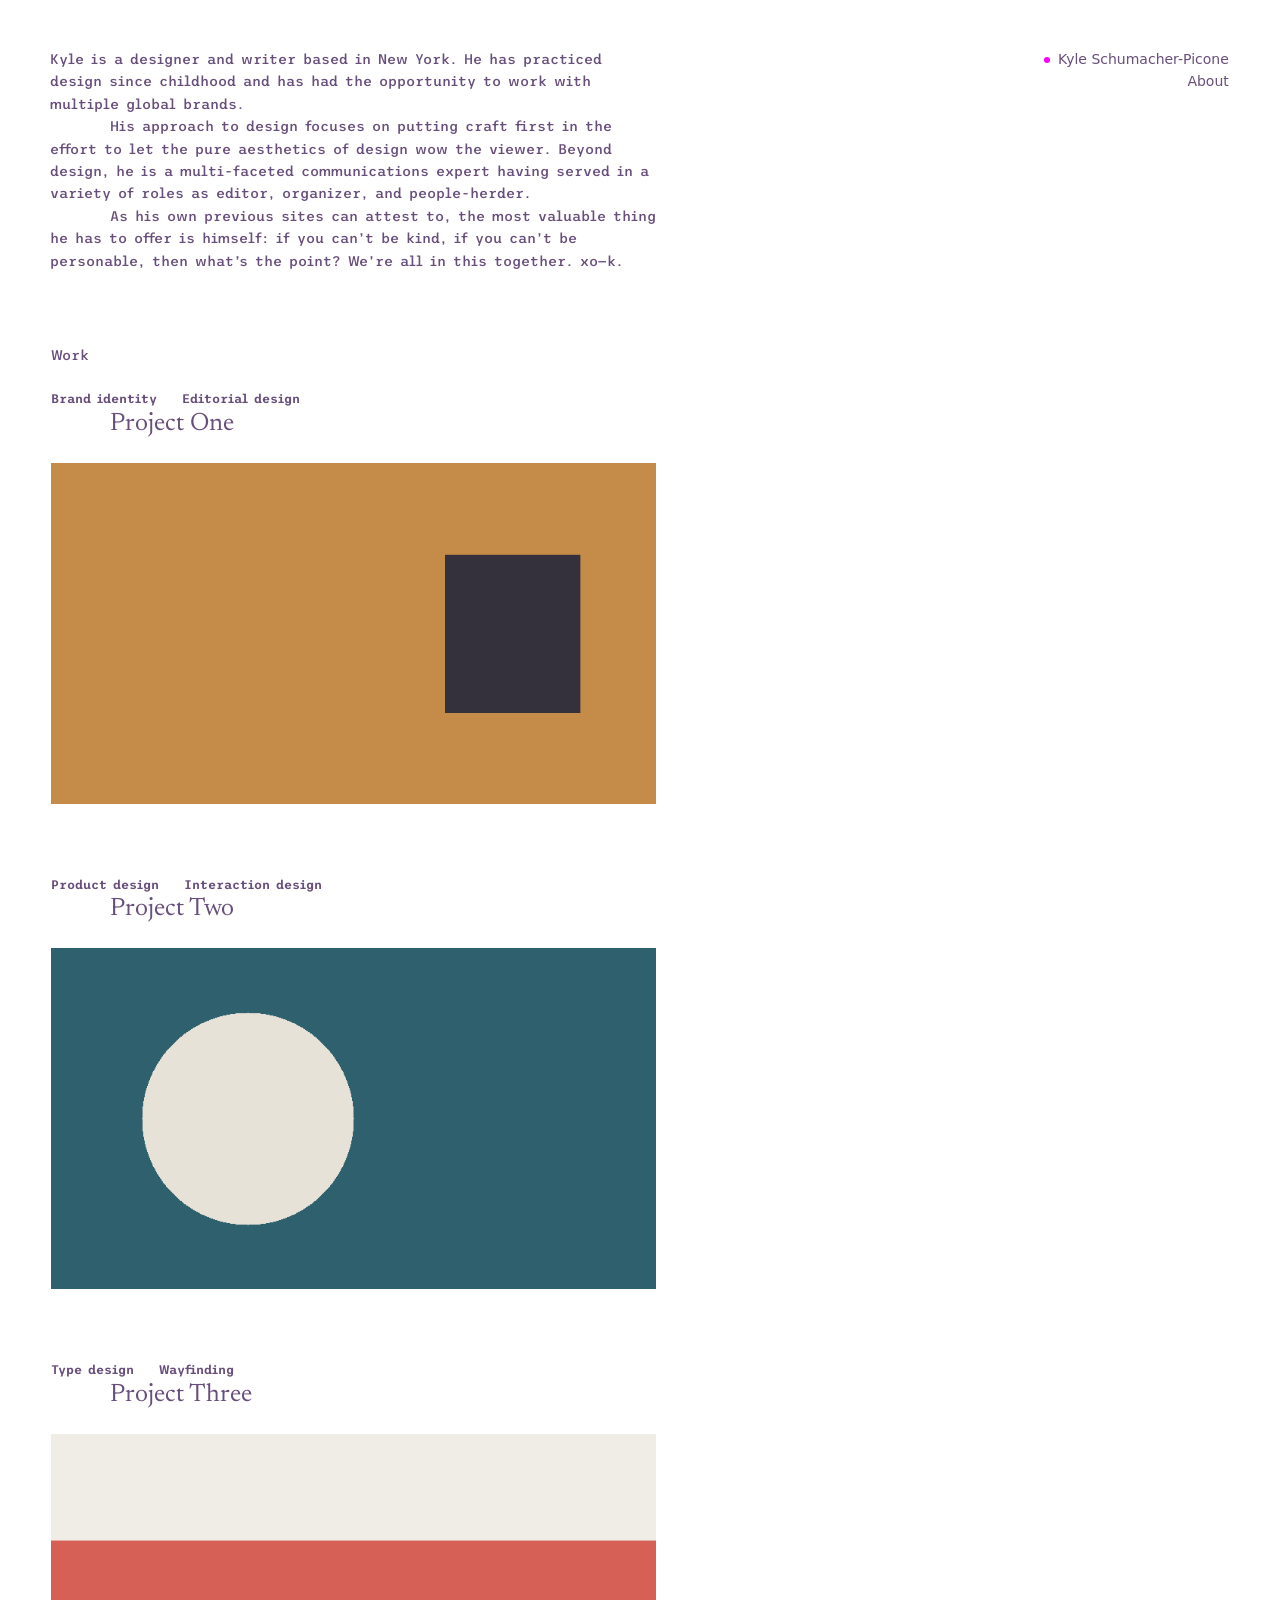
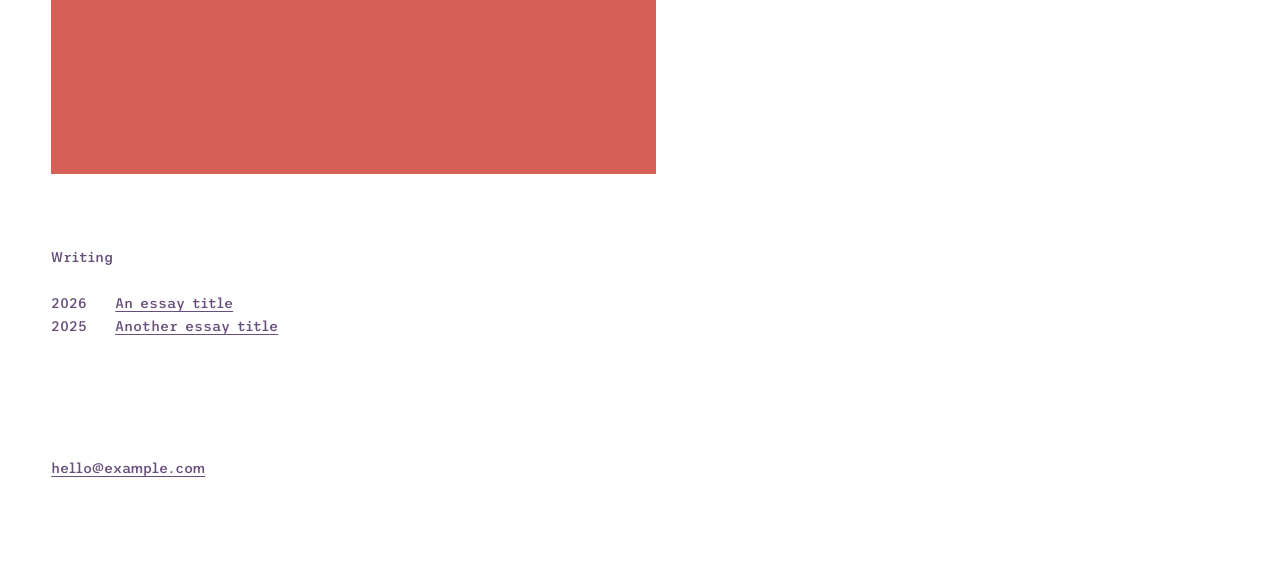
==== commit bbc05da2: "Arrows only on free-standing links; Newsreader italics; list markers back - The hover arrow is now o" ====
--- a/index.html
+++ b/index.html
@@ -17,7 +17,7 @@
 <div class="wrap">
 
   <nav class="site-nav">
-    <ul>
+    <ul class="nav-list">
       <li><a href="index.html" aria-current="page">Kyle Schumacher-Picone</a></li>
       <li><a href="about.html">About</a></li>
     </ul>
@@ -62,7 +62,7 @@
 
     <section class="section index">
       <h2 data-optical>Writing</h2>
-      <ul>
+      <ul class="writing-list">
         <li><span class="year">2026</span><a href="#">An essay title</a></li>
         <li><span class="year">2025</span><a href="#">Another essay title</a></li>
       </ul>
--- a/css/style.css
+++ b/css/style.css
@@ -89,12 +89,14 @@
   text-underline-offset: 0.2em;
 }
 
-/* Hover: a right-facing arrow fades in after the link. It's an
-   inline-block so the underline doesn't run beneath it, and it's
-   always there (just invisible) so nothing shifts when it appears.
-   It's drawn from the system font: Trispace's own arrow is so small
-   it reads as a hyphen at this size. */
-a::after {
+/* Hover arrow: an ornament for free-standing links only — the nav,
+   the footer, and any link given class="standalone". Links inside
+   running text (paragraphs, headings, lists…) never get it.
+   A right-facing arrow fades in after the link. It's an inline-block so
+   the underline doesn't run beneath it, and it's always there (just
+   invisible) so nothing shifts when it appears. It's drawn from the
+   system font: Trispace's own arrow is so small it reads as a hyphen. */
+:is(.site-nav a, .site-footer a, a.standalone)::after {
   content: "→";
   display: inline-block;
   font-family: var(--system);
@@ -103,16 +105,61 @@
   transition: opacity 0.2s ease;
 }
 
-a:hover::after,
-a:focus-visible::after {
+:is(.site-nav a, .site-footer a, a.standalone):is(:hover, :focus-visible)::after {
   opacity: 1;
 }
 
-ul,
-ol {
+/* Italics are set in Newsreader: Trispace has no true italic, so the
+   browser would otherwise fake one by slanting the upright letters. */
+em,
+i,
+cite,
+address {
+  font-family: var(--serif);
+  font-style: italic;
+}
+
+/* Lists. Any list with a class is a component (nav, cards, labels…)
+   and starts bare. A plain <ul>/<ol> is content: its text starts on the
+   indent and its bullet or number hangs at the column edge, the way the
+   wild card hangs beside a title. Nested lists step in by another
+   indent. */
+:is(ul, ol)[class] {
   margin: 0;
   padding: 0;
   list-style: none;
+}
+
+:is(ul, ol):not([class]) {
+  margin: 0;
+  padding-left: var(--indent);
+  list-style: none;
+}
+
+:is(ul, ol):not([class]) > li {
+  position: relative;
+}
+
+:is(ul, ol):not([class]) > li::before {
+  position: absolute;
+  left: calc(var(--indent) * -1);
+}
+
+ul:not([class]) > li::before {
+  content: "•";
+}
+
+ol:not([class]) {
+  counter-reset: item;
+}
+
+ol:not([class]) > li {
+  counter-increment: item;
+}
+
+ol:not([class]) > li::before {
+  content: counter(item) ".";
+  font-variant-numeric: tabular-nums;
 }
 
 img {
@@ -310,11 +357,6 @@
   inset: 0;
 }
 
-/* No hover arrow on card titles; the wild card is the hover cue. */
-.card h3 a::after {
-  content: none;
-}
-
 .card img {
   width: 100%;
   aspect-ratio: 16 / 9;
@@ -322,12 +364,6 @@
 }
 
 /* ---------- Project page ---------- */
-
-/* The breadcrumb's link skips the hover arrow: its reserved space would
-   open a gap before the slash. */
-.crumb a::after {
-  content: none;
-}
 
 .project-head {
   margin-top: calc(var(--step) * 3);
@@ -357,6 +393,8 @@
 
 .facts dd {
   margin: 0;
+  font-family: var(--serif);
+  font-weight: 590;
 }
 
 .project-hero {
@@ -390,6 +428,7 @@
 figcaption {
   margin-top: 6px;
   padding-left: var(--indent);
+  font-family: var(--system);
   font-size: var(--level--1);
 }
 
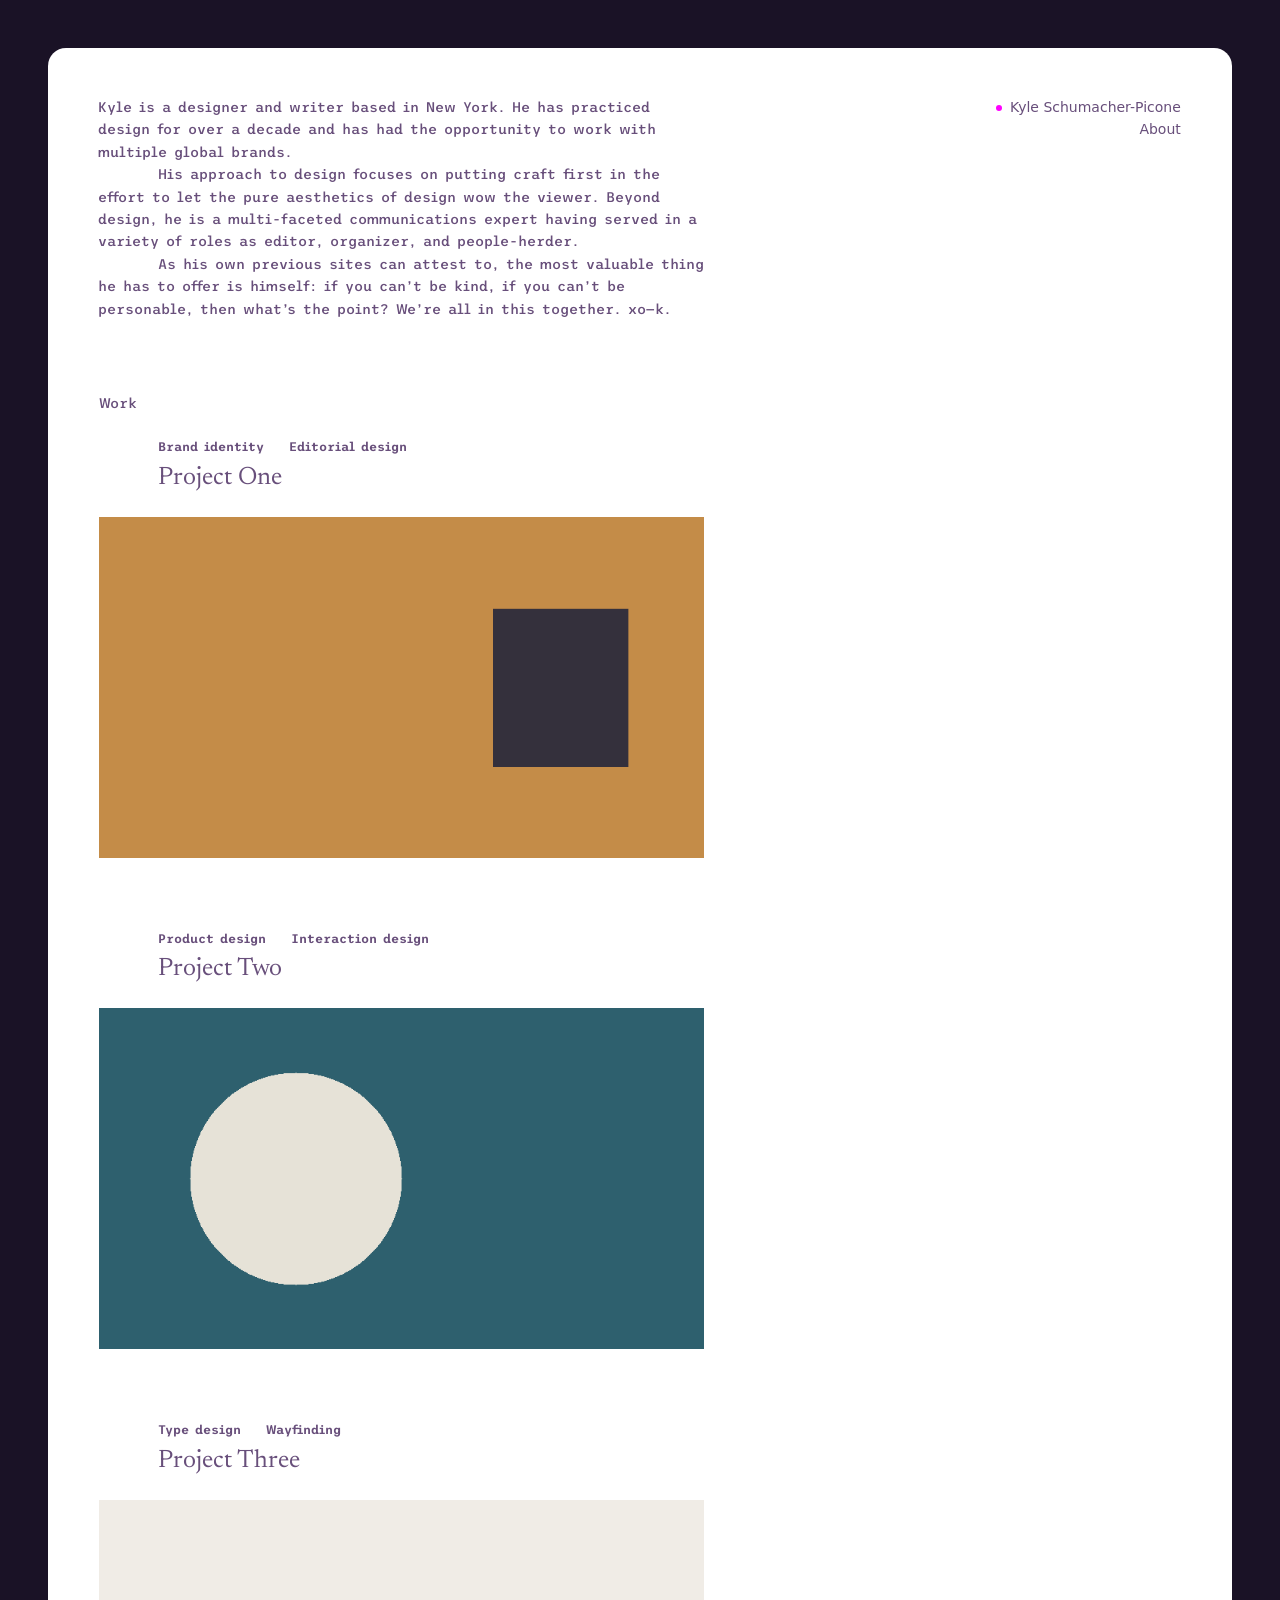
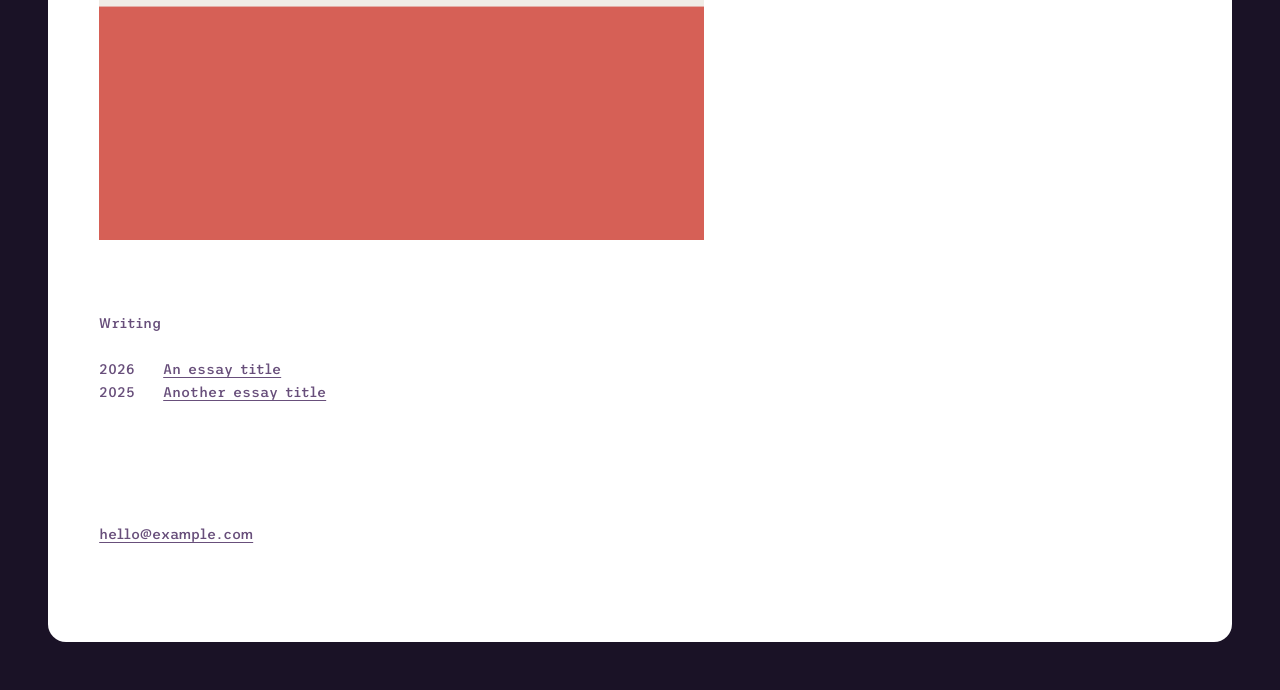
==== commit 693dbc45: "Intro: 'for over a decade' Co-Authored-By: Claude Opus 5.5 <noreply@anthropic.com> Claude-Session: h" ====
--- a/index.html
+++ b/index.html
@@ -25,7 +25,7 @@
 
   <main>
     <section class="intro" data-optical>
-      <p class="lead">Kyle is a designer and writer based in New York. He has practiced design since childhood and has had the opportunity to work with multiple global brands.</p>
+      <p class="lead">Kyle is a designer and writer based in New York. He has practiced design for over a decade and has had the opportunity to work with multiple global brands.</p>
       <p>His approach to design focuses on putting craft first in the effort to let the pure aesthetics of design wow the viewer. Beyond design, he is a multi-faceted communications expert having served in a variety of roles as editor, organizer, and people-herder.</p>
       <p>As his own previous sites can attest to, the most valuable thing he has to offer is himself: if you can’t be kind, if you can’t be personable, then what’s the point? We’re all in this together. xo—k.</p>
     </section>
--- a/css/style.css
+++ b/css/style.css
@@ -16,12 +16,13 @@
   /* 40% of a 14" MacBook Pro's default 1512px-wide viewport. */
   --measure: 605px;
   /* Left inset of the column; everything hangs from this edge. */
-  --inset: clamp(16px, 4vw, 64px);
+  /* Measured from the inside of the frame (see Frame below). */
+  --inset: calc(var(--frame) + clamp(16px, 4vw, 64px));
   /* The site's one indent: paragraph first lines, card labels and
      project titles all start this far in from the column edge. */
   --indent: 60px;
   /* Distance from the top of the window to the first line of text. */
-  --top: calc(var(--step) * 2);
+  --top: calc(var(--frame) + var(--step) * 2);
 
   --step: 1.5rem; /* base vertical rhythm: 24px */
 
@@ -109,14 +110,56 @@
   opacity: 1;
 }
 
+/* Links in paragraphs screen back slightly on hover (the ink mixed 30%
+   toward the paper), underline included. */
+p a {
+  transition: color 0.2s ease;
+}
+
+p a:is(:hover, :focus-visible) {
+  color: color-mix(in srgb, var(--ink) 70%, var(--paper));
+}
+
 /* Italics are set in Newsreader: Trispace has no true italic, so the
-   browser would otherwise fake one by slanting the upright letters. */
+   browser would otherwise fake one by slanting the upright letters.
+
+   Newsreader italic is scaled up so its x-height matches Trispace's.
+   Measured from the drawn letters (x and z, at weight 475, Newsreader at
+   its 14px optical size): Trispace x-height = 0.500em, Newsreader italic
+   = 0.480em, so 0.500 / 0.480 ≈ 1.042. (The fonts' built-in x-height
+   metrics disagree with the drawn letters, so font-size-adjust would
+   overshoot; hence a measured value.) */
+:root {
+  --italic-scale: 1.042;
+}
+
 em,
 i,
 cite,
 address {
   font-family: var(--serif);
   font-style: italic;
+  font-size: calc(1em * var(--italic-scale));
+}
+
+/* Inline italics keep the line's spacing: a line-height of 1 keeps the
+   slightly larger italic from pushing its line apart from the others. */
+em,
+i,
+cite {
+  line-height: 1;
+}
+
+/* Highlight: the text itself is unchanged; only a light purple (the
+   ink at 9%) sits behind it. */
+mark {
+  background: color-mix(in srgb, var(--ink) 9%, var(--paper));
+  color: inherit;
+}
+
+/* Italic inside italic shouldn't scale twice. */
+:is(em, i, cite, address) :is(em, i, cite, address) {
+  font-size: 1em;
 }
 
 /* Lists. Any list with a class is a component (nav, cards, labels…)
@@ -124,7 +167,9 @@
    indent and its bullet or number hangs at the column edge, the way the
    wild card hangs beside a title. Nested lists step in by another
    indent. */
-:is(ul, ol)[class] {
+/* :where() gives this reset zero specificity, so a component's own
+   rules (e.g. .labels' indent) always win over it. */
+:where(ul[class], ol[class]) {
   margin: 0;
   padding: 0;
   list-style: none;
@@ -175,13 +220,76 @@
   margin-left: calc(var(--optical, 0px) * -1);
 }
 
+/* ---------- Frame ---------- */
+
+/*
+  The page floats on midnight purple. Two treatments; the sheet is the
+  default, and adding class="frame-window" to <html> switches to the
+  window.
+
+  Sheet: the page itself (<body>) is a white rounded sheet with a margin
+  of purple all round. It scrolls as one piece, so its rounded corners
+  show at the very top and bottom of the page.
+
+  Window: a fixed, click-through overlay with rounded corners and an
+  enormous purple box-shadow frames the browser window; the page
+  scrolls underneath it, so the corners are always visible.
+
+  In both, --inset and --top are measured from the browser's edge and
+  already include the frame, so the fixed nav lines up either way.
+*/
+:root {
+  --frame: 48px;        /* purple margin around the page (8 grid units) */
+  --frame-radius: 18px; /* corner radius */
+  --frame-colour: #1a1226; /* midnight purple, from the ink's hue */
+}
+
+html {
+  background: var(--frame-colour);
+}
+
+/* Sheet (default) */
+body {
+  margin: var(--frame);
+  min-height: calc(100vh - var(--frame) * 2);
+  border-radius: var(--frame-radius);
+}
+
+/* The sheet's own margin already supplies the frame, so the column's
+   padding takes it back out. */
+.wrap {
+  max-width: calc(var(--measure) + var(--inset) - var(--frame));
+  padding: calc(var(--top) - var(--frame)) 0 calc(var(--step) * 4) calc(var(--inset) - var(--frame));
+}
+
+/* Window */
+html.frame-window body {
+  margin: 0;
+  min-height: 0;
+  border-radius: 0;
+}
+
+html.frame-window .wrap {
+  max-width: calc(var(--measure) + var(--inset));
+  padding: var(--top) 0 calc(var(--frame) + var(--step) * 4) var(--inset);
+}
+
+html.frame-window body::before {
+  content: "";
+  position: fixed;
+  inset: var(--frame);
+  z-index: 100;
+  border-radius: var(--frame-radius);
+  box-shadow: 0 0 0 100vmax var(--frame-colour);
+  pointer-events: none;
+}
+
 /* ---------- Layout ---------- */
 
 /* The column: hard left, generous empty space to the right. */
-.wrap {
-  max-width: calc(var(--measure) + var(--inset));
-  padding: var(--top) 0 calc(var(--step) * 4) var(--inset);
-}
+/* .wrap's width and padding depend on the frame treatment, so they
+   are set in the Frame section above. The text column inside is always
+   --measure (605px) wide. */
 
 /* Images may break out of the column to the right, stopping short of
    the pinned nav (roughly 240px is kept clear for it). */
@@ -411,6 +519,31 @@
   margin: calc(var(--step) * 2) 0 var(--step);
 }
 
+/* On project pages every heading from h2 down is pure black, the one
+   departure from the purple ink. (Card titles are links, not headings
+   of the write-up, so they keep the ink.) */
+.project-body :is(h2, h3, h4, h5, h6),
+.next-project > h2 {
+  color: #000;
+}
+
+/* Subheadings: Trispace at level -1, weight 400. */
+.project-body h3 {
+  margin: calc(var(--step) * 2) 0 var(--step);
+  font-family: var(--sans);
+  font-size: var(--level--1);
+  font-weight: 400;
+  font-style: normal;
+}
+
+/* Project page section headings are set like <em>: Newsreader italic at
+   regular weight, scaled to match Trispace's x-height. */
+:is(.project-body, .next-project) h2 {
+  font-family: var(--serif);
+  font-style: italic;
+  font-size: calc(var(--level-1) * var(--italic-scale));
+}
+
 .project-body h2:first-child {
   margin-top: 0;
 }
